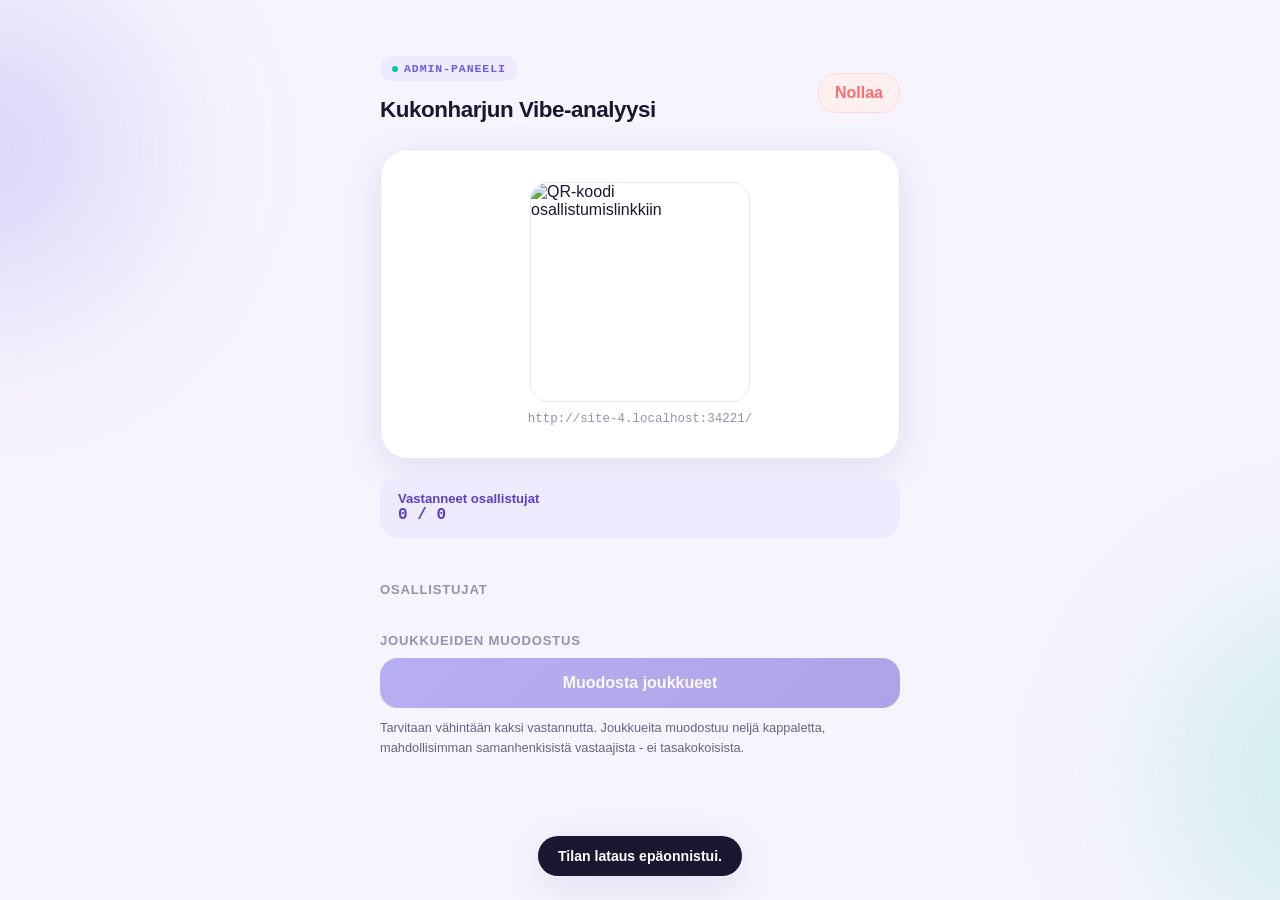
==== static/admin.html @ 71a7b1b1 "Lisää Kukonharjun Psykologinen Vibe-analyysi v4.2 Yhden sivun mobile-first web-sovellus mökki-iltaan" ====
<!DOCTYPE html>
<html lang="fi">
<head>
<meta charset="UTF-8" />
<meta name="viewport" content="width=device-width, initial-scale=1.0" />
<meta name="robots" content="noindex, nofollow" />
<link rel="icon" href="data:image/svg+xml,%3Csvg xmlns='http://www.w3.org/2000/svg' viewBox='0 0 100 100'%3E%3Ctext y='.9em' font-size='90'%3E%F0%9F%94%92%3C/text%3E%3C/svg%3E" />
<title>Admin · Kukonharjun Vibe-analyysi</title>
<link rel="stylesheet" href="/static/css/style.css" />
</head>
<body>
<div id="app">

  <section class="view active" id="view-admin-main">
    <div class="admin-header">
      <div>
        <div class="eyebrow"><span class="dot"></span> Admin-paneeli</div>
        <h2>Kukonharjun Vibe-analyysi</h2>
      </div>
      <button class="btn btn-danger" id="btn-reset" style="width:auto;padding:10px 16px;">Nollaa</button>
    </div>

    <div class="card qr-box">
      <img id="qr-image" alt="QR-koodi osallistumislinkkiin" />
      <div class="admin-url-hint" id="participant-url">-</div>
    </div>

    <div class="metric-card">
      <div>
        <div class="metric-label">Vastanneet osallistujat</div>
        <div class="metric-value" id="admin-counter">0 / 0</div>
      </div>
    </div>

    <div class="section-title">Osallistujat</div>
    <ul class="participant-list" id="participant-list"></ul>

    <div class="section-title">Joukkueiden muodostus</div>
    <button class="btn btn-primary" id="btn-form-teams" disabled>Muodosta joukkueet</button>
    <p style="font-size:0.8rem;margin-top:10px;">
      Tarvitaan vähintään kaksi vastannutta. Joukkueita muodostuu neljä kappaletta,
      mahdollisimman samanhenkisistä vastaajista - ei tasakokoisista.
    </p>
  </section>

  <section class="view" id="view-admin-calculating">
    <div class="center-col" id="admin-calc-container"></div>
  </section>

  <section class="view" id="view-admin-results">
    <div class="admin-header">
      <div class="eyebrow"><span class="dot"></span> Joukkueet muodostettu</div>
      <button class="btn btn-ghost" id="btn-back-to-admin" style="width:auto;padding:10px 16px;">&larr; Hallintaan</button>
    </div>
    <div id="admin-results-container"></div>
  </section>

</div>

<div class="toast" id="toast"></div>

<script src="/static/js/teams-reveal.js"></script>
<script src="/static/js/admin.js"></script>
</body>
</html>
---- static/css/style.css ----
/* ==========================================================================
   Kukonharjun Psykologinen Vibe-analyysi v4.2
   Tyylitiedosto - mobile first, ei ulkoisia riippuvuuksia (toimii ilman nettia).
   ========================================================================== */

:root {
  --color-bg: #f6f4fd;
  --color-bg-solid: #ffffff;
  --color-text: #1c1730;
  --color-text-soft: #6b6480;
  --color-text-faint: #9791ab;
  --color-primary: #6c5ce7;
  --color-primary-dark: #5541c9;
  --color-primary-soft: #efebfe;
  --color-accent: #00c9a7;
  --color-accent-soft: #e2faf4;
  --color-danger: #ff6b6b;
  --color-card: #ffffff;
  --color-border: #eae6f7;
  --shadow-soft: 0 10px 40px rgba(76, 58, 168, 0.12);
  --shadow-button: 0 8px 20px rgba(108, 92, 231, 0.35);
  --radius-lg: 28px;
  --radius-md: 18px;
  --radius-sm: 12px;
  --font-sans: -apple-system, BlinkMacSystemFont, "Segoe UI", Roboto, Oxygen, Ubuntu, Cantarell, "Helvetica Neue", Arial, sans-serif;
  --font-mono: ui-monospace, SFMono-Regular, Menlo, Consolas, "Liberation Mono", monospace;
  --safe-top: env(safe-area-inset-top, 0px);
  --safe-bottom: env(safe-area-inset-bottom, 0px);
}

* {
  box-sizing: border-box;
}

html,
body {
  margin: 0;
  padding: 0;
}

body {
  font-family: var(--font-sans);
  background: var(--color-bg);
  color: var(--color-text);
  min-height: 100vh;
  -webkit-font-smoothing: antialiased;
  overflow-x: hidden;
}

/* Pehmeat, hieman sumeat taustapallot - antaa "moderni tekoalytuote" -fiiliksen. */
body::before,
body::after {
  content: "";
  position: fixed;
  border-radius: 50%;
  filter: blur(60px);
  z-index: 0;
  pointer-events: none;
}

body::before {
  width: 60vw;
  height: 60vw;
  max-width: 480px;
  max-height: 480px;
  top: -10%;
  left: -20%;
  background: radial-gradient(circle, rgba(108, 92, 231, 0.25), transparent 70%);
}

body::after {
  width: 70vw;
  height: 70vw;
  max-width: 520px;
  max-height: 520px;
  bottom: -15%;
  right: -25%;
  background: radial-gradient(circle, rgba(0, 201, 167, 0.2), transparent 70%);
}

#app {
  position: relative;
  z-index: 1;
  min-height: 100vh;
  display: flex;
  flex-direction: column;
}

.view {
  display: none;
  flex: 1;
  flex-direction: column;
  padding: calc(28px + var(--safe-top)) 20px calc(28px + var(--safe-bottom));
  max-width: 560px;
  width: 100%;
  margin: 0 auto;
  animation: fade-in-up 0.45s ease both;
}

.view.active {
  display: flex;
}

@keyframes fade-in-up {
  from {
    opacity: 0;
    transform: translateY(14px);
  }
  to {
    opacity: 1;
    transform: translateY(0);
  }
}

/* --------------------------------------------------------------------------
   Tyypografia
   -------------------------------------------------------------------------- */

h1,
h2,
h3 {
  line-height: 1.15;
  margin: 0 0 8px;
  letter-spacing: -0.02em;
}

h1 {
  font-size: 1.9rem;
  font-weight: 800;
}

h2 {
  font-size: 1.4rem;
  font-weight: 750;
}

p {
  line-height: 1.55;
  color: var(--color-text-soft);
  margin: 0 0 16px;
}

.eyebrow {
  display: inline-flex;
  align-items: center;
  gap: 6px;
  font-family: var(--font-mono);
  font-size: 0.72rem;
  font-weight: 600;
  letter-spacing: 0.08em;
  text-transform: uppercase;
  color: var(--color-primary);
  background: var(--color-primary-soft);
  padding: 6px 12px;
  border-radius: 999px;
  width: fit-content;
  margin-bottom: 16px;
}

.eyebrow .dot {
  width: 6px;
  height: 6px;
  border-radius: 50%;
  background: var(--color-accent);
  animation: pulse-dot 1.6s ease-in-out infinite;
}

@keyframes pulse-dot {
  0%, 100% { opacity: 1; transform: scale(1); }
  50% { opacity: 0.4; transform: scale(0.7); }
}

/* --------------------------------------------------------------------------
   Layout-apuluokat
   -------------------------------------------------------------------------- */

.spacer {
  flex: 1;
}

.center-col {
  display: flex;
  flex-direction: column;
  align-items: center;
  text-align: center;
  justify-content: center;
  flex: 1;
}

.stack {
  display: flex;
  flex-direction: column;
  gap: 12px;
}

/* --------------------------------------------------------------------------
   Kortit
   -------------------------------------------------------------------------- */

.card {
  background: var(--color-card);
  border-radius: var(--radius-lg);
  box-shadow: var(--shadow-soft);
  border: 1px solid var(--color-border);
  padding: 24px;
}

.metric-card {
  display: flex;
  align-items: center;
  justify-content: space-between;
  background: var(--color-primary-soft);
  border-radius: var(--radius-md);
  padding: 14px 18px;
  margin: 18px 0;
}

.metric-card .metric-label {
  font-size: 0.82rem;
  color: var(--color-primary-dark);
  font-weight: 600;
}

.metric-card .metric-value {
  font-family: var(--font-mono);
  font-weight: 700;
  color: var(--color-primary-dark);
  font-size: 1rem;
}

.metric-bar-track {
  height: 6px;
  border-radius: 999px;
  background: rgba(108, 92, 231, 0.15);
  overflow: hidden;
  margin-top: 8px;
}

.metric-bar-fill {
  height: 100%;
  background: linear-gradient(90deg, var(--color-primary), var(--color-accent));
  border-radius: 999px;
  transition: width 1.2s cubic-bezier(0.22, 1, 0.36, 1);
}

/* --------------------------------------------------------------------------
   Napit ja lomakekentat
   -------------------------------------------------------------------------- */

button {
  font-family: inherit;
}

.btn {
  appearance: none;
  border: none;
  cursor: pointer;
  border-radius: var(--radius-md);
  padding: 16px 24px;
  font-size: 1rem;
  font-weight: 700;
  transition: transform 0.15s ease, box-shadow 0.15s ease, opacity 0.15s ease;
  width: 100%;
}

.btn:active {
  transform: scale(0.97);
}

.btn-primary {
  background: linear-gradient(135deg, var(--color-primary), var(--color-primary-dark));
  color: #fff;
  box-shadow: var(--shadow-button);
}

.btn-primary:hover {
  box-shadow: 0 10px 26px rgba(108, 92, 231, 0.45);
}

.btn-primary:disabled {
  opacity: 0.45;
  box-shadow: none;
  cursor: not-allowed;
  transform: none;
}

.btn-ghost {
  background: transparent;
  color: var(--color-text-soft);
  border: 1px solid var(--color-border);
}

.btn-danger {
  background: #fff0f0;
  color: var(--color-danger);
  border: 1px solid #ffd9d9;
}

.text-input {
  width: 100%;
  font-size: 1.1rem;
  padding: 16px 18px;
  border-radius: var(--radius-md);
  border: 2px solid var(--color-border);
  background: var(--color-bg-solid);
  color: var(--color-text);
  outline: none;
  transition: border-color 0.15s ease;
}

.text-input:focus {
  border-color: var(--color-primary);
}

/* --------------------------------------------------------------------------
   Aloitussivu
   -------------------------------------------------------------------------- */

.logo-mark {
  font-size: 2.4rem;
  margin-bottom: 6px;
}

.accuracy-row {
  display: flex;
  align-items: center;
  gap: 10px;
  font-family: var(--font-mono);
  font-size: 0.85rem;
  color: var(--color-accent);
  font-weight: 700;
  margin-top: 4px;
}

.fine-print {
  font-family: var(--font-mono);
  font-size: 0.72rem;
  color: var(--color-text-faint);
  text-align: center;
  margin-top: 24px;
  line-height: 1.6;
}

/* --------------------------------------------------------------------------
   Kysymyssivu (survey)
   -------------------------------------------------------------------------- */

.progress-track {
  height: 8px;
  border-radius: 999px;
  background: var(--color-primary-soft);
  overflow: hidden;
  margin-bottom: 22px;
}

.progress-fill {
  height: 100%;
  background: linear-gradient(90deg, var(--color-primary), var(--color-accent));
  border-radius: 999px;
  transition: width 0.35s cubic-bezier(0.22, 1, 0.36, 1);
}

.question-counter {
  font-family: var(--font-mono);
  font-size: 0.78rem;
  color: var(--color-text-faint);
  font-weight: 600;
  margin-bottom: 6px;
}

.question-text {
  font-size: 1.5rem;
  font-weight: 750;
  margin-bottom: 24px;
  min-height: 2.4em;
}

.option-list {
  display: flex;
  flex-direction: column;
  gap: 12px;
}

.option-btn {
  text-align: left;
  background: var(--color-card);
  border: 2px solid var(--color-border);
  border-radius: var(--radius-md);
  padding: 16px 18px;
  font-size: 1rem;
  font-weight: 600;
  color: var(--color-text);
  cursor: pointer;
  transition: border-color 0.15s ease, background 0.15s ease, transform 0.1s ease;
}

.option-btn:hover {
  border-color: var(--color-primary);
}

.option-btn:active {
  transform: scale(0.98);
}

.option-btn.selected {
  border-color: var(--color-primary);
  background: var(--color-primary-soft);
  color: var(--color-primary-dark);
}

.survey-nav {
  display: flex;
  justify-content: space-between;
  align-items: center;
  margin-top: 20px;
}

.back-link {
  background: none;
  border: none;
  color: var(--color-text-faint);
  font-size: 0.9rem;
  font-weight: 600;
  cursor: pointer;
  padding: 8px;
}

.back-link:disabled {
  visibility: hidden;
}

/* --------------------------------------------------------------------------
   Odotussivu
   -------------------------------------------------------------------------- */

.big-counter {
  font-family: var(--font-mono);
  font-size: 3.4rem;
  font-weight: 800;
  background: linear-gradient(135deg, var(--color-primary), var(--color-accent));
  -webkit-background-clip: text;
  background-clip: text;
  color: transparent;
  margin: 8px 0 4px;
}

.spinner-ring {
  width: 44px;
  height: 44px;
  border-radius: 50%;
  border: 4px solid var(--color-primary-soft);
  border-top-color: var(--color-primary);
  animation: spin 0.9s linear infinite;
  margin: 18px auto;
}

@keyframes spin {
  to { transform: rotate(360deg); }
}

/* --------------------------------------------------------------------------
   Laskentanakyma (fake-analyysianimaatio)
   -------------------------------------------------------------------------- */

.calc-line {
  font-family: var(--font-mono);
  font-size: 1.05rem;
  font-weight: 600;
  color: var(--color-text);
  opacity: 0;
  transform: translateY(8px);
  transition: opacity 0.5s ease, transform 0.5s ease;
  text-align: center;
}

.calc-line.visible {
  opacity: 1;
  transform: translateY(0);
}

.calc-line.done {
  color: var(--color-accent);
}

.calc-dots {
  display: flex;
  gap: 8px;
  margin-top: 28px;
}

.calc-dots span {
  width: 8px;
  height: 8px;
  border-radius: 50%;
  background: var(--color-primary-soft);
  animation: calc-bounce 1.2s ease-in-out infinite;
}

.calc-dots span:nth-child(2) { animation-delay: 0.15s; }
.calc-dots span:nth-child(3) { animation-delay: 0.3s; }

@keyframes calc-bounce {
  0%, 100% { transform: translateY(0); background: var(--color-primary-soft); }
  50% { transform: translateY(-6px); background: var(--color-primary); }
}

/* --------------------------------------------------------------------------
   Tulossivu (joukkuekortit)
   -------------------------------------------------------------------------- */

.team-card {
  background: var(--color-card);
  border-radius: var(--radius-lg);
  box-shadow: var(--shadow-soft);
  border: 1px solid var(--color-border);
  padding: 32px 24px;
  text-align: center;
  animation: team-pop 0.55s cubic-bezier(0.22, 1, 0.36, 1) both;
}

@keyframes team-pop {
  from { opacity: 0; transform: scale(0.9) translateY(16px); }
  to { opacity: 1; transform: scale(1) translateY(0); }
}

.team-emoji {
  font-size: 2.6rem;
  display: block;
  margin-bottom: 6px;
  animation: team-emoji-float 3s ease-in-out infinite;
}

@keyframes team-emoji-float {
  0%, 100% { transform: translateY(0) rotate(0deg); }
  50% { transform: translateY(-6px) rotate(-4deg); }
}

.team-label {
  font-family: var(--font-mono);
  font-size: 0.78rem;
  letter-spacing: 0.1em;
  color: var(--color-text-faint);
  text-transform: uppercase;
  font-weight: 700;
}

.team-name {
  font-size: 1.7rem;
  font-weight: 800;
  margin: 4px 0 16px;
  background: linear-gradient(135deg, var(--color-primary), var(--color-primary-dark));
  -webkit-background-clip: text;
  background-clip: text;
  color: transparent;
}

.team-members {
  display: flex;
  flex-wrap: wrap;
  gap: 8px;
  justify-content: center;
  margin-bottom: 22px;
}

.member-chip {
  background: var(--color-primary-soft);
  color: var(--color-primary-dark);
  font-weight: 700;
  font-size: 0.9rem;
  padding: 7px 14px;
  border-radius: 999px;
}

.reasons-heading {
  font-size: 1rem;
  font-weight: 750;
  margin-bottom: 10px;
  text-align: left;
}

.reasons-list {
  list-style: none;
  padding: 0;
  margin: 0 0 20px;
  text-align: left;
  display: flex;
  flex-direction: column;
  gap: 9px;
}

.reasons-list li {
  font-size: 0.92rem;
  color: var(--color-text-soft);
  padding-left: 22px;
  position: relative;
  line-height: 1.45;
}

.reasons-list li::before {
  content: "•";
  position: absolute;
  left: 4px;
  color: var(--color-accent);
  font-weight: 800;
}

.diagnosis-box {
  background: var(--color-accent-soft);
  border-radius: var(--radius-sm);
  padding: 14px 16px;
  font-size: 0.88rem;
  font-style: italic;
  color: #067a63;
  text-align: left;
  line-height: 1.5;
}

.reveal-nav {
  display: flex;
  flex-direction: column;
  align-items: center;
  gap: 14px;
  margin-top: 22px;
}

.reveal-dots {
  display: flex;
  gap: 8px;
}

.reveal-dots span {
  width: 8px;
  height: 8px;
  border-radius: 50%;
  background: var(--color-border);
  transition: background 0.2s ease, transform 0.2s ease;
}

.reveal-dots span.active {
  background: var(--color-primary);
  transform: scale(1.3);
}

.finale-emoji {
  font-size: 3rem;
  margin-bottom: 10px;
}

/* --------------------------------------------------------------------------
   Admin-sivu
   -------------------------------------------------------------------------- */

.admin-header {
  display: flex;
  align-items: center;
  justify-content: space-between;
  margin-bottom: 18px;
}

.participant-list {
  list-style: none;
  padding: 0;
  margin: 0;
  display: flex;
  flex-direction: column;
  gap: 8px;
  max-height: 340px;
  overflow-y: auto;
}

.participant-list li {
  display: flex;
  align-items: center;
  justify-content: space-between;
  padding: 10px 14px;
  border-radius: var(--radius-sm);
  background: var(--color-bg);
  font-weight: 600;
  font-size: 0.94rem;
}

.status-pill {
  font-family: var(--font-mono);
  font-size: 0.72rem;
  font-weight: 700;
  padding: 4px 10px;
  border-radius: 999px;
}

.status-pill.waiting {
  background: #fff4e0;
  color: #b5750b;
}

.status-pill.done {
  background: var(--color-accent-soft);
  color: #067a63;
}

.qr-box {
  display: flex;
  flex-direction: column;
  align-items: center;
  gap: 10px;
  padding: 20px;
}

.qr-box img {
  width: 220px;
  height: 220px;
  border-radius: var(--radius-md);
  border: 1px solid var(--color-border);
  background: #fff;
}

.admin-url-hint {
  font-family: var(--font-mono);
  font-size: 0.78rem;
  color: var(--color-text-faint);
  word-break: break-all;
  text-align: center;
}

.section-title {
  font-size: 0.82rem;
  font-weight: 700;
  text-transform: uppercase;
  letter-spacing: 0.06em;
  color: var(--color-text-faint);
  margin: 26px 0 10px;
}

.section-title:first-child {
  margin-top: 0;
}

/* --------------------------------------------------------------------------
   Toast-ilmoitus (kevyt virheviesti)
   -------------------------------------------------------------------------- */

.toast {
  position: fixed;
  left: 50%;
  bottom: calc(24px + var(--safe-bottom));
  transform: translateX(-50%) translateY(20px);
  opacity: 0;
  visibility: hidden;
  pointer-events: none;
  background: var(--color-text);
  color: #fff;
  padding: 12px 20px;
  border-radius: 999px;
  font-size: 0.88rem;
  font-weight: 600;
  box-shadow: var(--shadow-soft);
  z-index: 50;
  transition: transform 0.3s cubic-bezier(0.22, 1, 0.36, 1), opacity 0.3s ease, visibility 0.3s;
  max-width: 90vw;
  text-align: center;
}

.toast.visible {
  transform: translateX(-50%) translateY(0);
  opacity: 1;
  visibility: visible;
}

/* --------------------------------------------------------------------------
   Isommat naytot
   -------------------------------------------------------------------------- */

@media (min-width: 640px) {
  .view {
    padding-top: calc(56px + var(--safe-top));
  }

  h1 {
    font-size: 2.3rem;
  }

  .big-counter {
    font-size: 4rem;
  }

  .card {
    padding: 32px;
  }
}
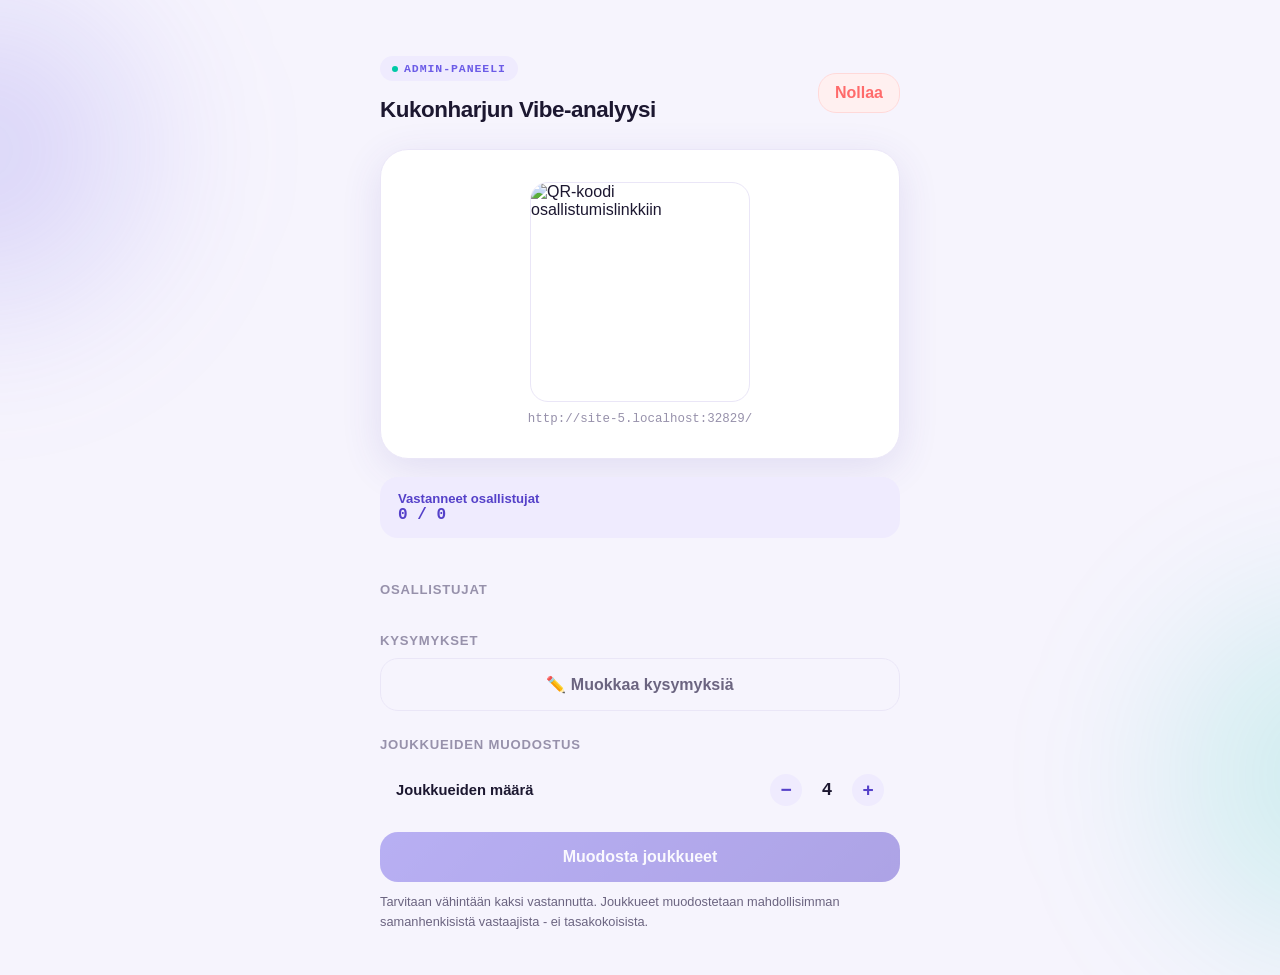
==== commit 3f095ac3: "Korjaa palautteen mukaiset viisi ongelmaa pelatun illan jäljiltä 1. Joukkuenimistä puuttui ääkköset " ====
--- a/static/admin.html
+++ b/static/admin.html
@@ -35,10 +35,21 @@
     <div class="section-title">Osallistujat</div>
     <ul class="participant-list" id="participant-list"></ul>
 
+    <div class="section-title">Kysymykset</div>
+    <button class="btn btn-ghost" id="btn-open-questions">✏️ Muokkaa kysymyksiä</button>
+
     <div class="section-title">Joukkueiden muodostus</div>
+    <div class="team-count-row">
+      <span class="team-count-label">Joukkueiden määrä</span>
+      <div class="team-count-stepper">
+        <button class="stepper-btn" id="btn-team-count-minus" type="button">&minus;</button>
+        <span class="team-count-value" id="team-count-value">4</span>
+        <button class="stepper-btn" id="btn-team-count-plus" type="button">+</button>
+      </div>
+    </div>
     <button class="btn btn-primary" id="btn-form-teams" disabled>Muodosta joukkueet</button>
     <p style="font-size:0.8rem;margin-top:10px;">
-      Tarvitaan vähintään kaksi vastannutta. Joukkueita muodostuu neljä kappaletta,
+      Tarvitaan vähintään kaksi vastannutta. Joukkueet muodostetaan
       mahdollisimman samanhenkisistä vastaajista - ei tasakokoisista.
     </p>
   </section>
@@ -55,6 +66,33 @@
     <div id="admin-results-container"></div>
   </section>
 
+  <section class="view" id="view-admin-questions">
+    <div class="admin-header">
+      <div class="eyebrow"><span class="dot"></span> Kysymyspankki</div>
+      <button class="btn btn-ghost" id="btn-questions-back" style="width:auto;padding:10px 16px;">&larr; Hallintaan</button>
+    </div>
+    <p style="font-size:0.82rem;">
+      Muokkaa, poista tai lisää kysymyksiä vapaasti. Muutokset tallentuvat vasta
+      kun painat "Tallenna muutokset". Kysymysten muokkaaminen kesken kyselyn
+      voi sekoittaa jo annettuja vastauksia - tee muutokset mieluiten ennen
+      kuin kaverit alkavat vastata.
+    </p>
+
+    <div id="questions-list"></div>
+
+    <button class="btn btn-ghost" id="btn-add-question" type="button" style="margin-top:6px;">+ Lisää kysymys</button>
+
+    <div class="questions-actions">
+      <button class="btn btn-primary" id="btn-save-questions">Tallenna muutokset</button>
+      <div class="questions-secondary-actions">
+        <button class="btn btn-ghost" id="btn-export-questions" type="button">Lataa varmuuskopio</button>
+        <button class="btn btn-ghost" id="btn-import-questions" type="button">Tuo tiedostosta</button>
+        <button class="btn btn-ghost" id="btn-reset-questions" type="button">Palauta oletukset</button>
+      </div>
+      <input type="file" id="file-import-questions" accept="application/json" style="display:none;" />
+    </div>
+  </section>
+
 </div>
 
 <div class="toast" id="toast"></div>
--- a/static/css/style.css
+++ b/static/css/style.css
@@ -734,6 +734,62 @@
   margin-top: 0;
 }
 
+.team-count-row {
+  display: flex;
+  align-items: center;
+  justify-content: space-between;
+  background: var(--color-bg);
+  border-radius: var(--radius-sm);
+  padding: 12px 16px;
+  margin-bottom: 14px;
+}
+
+.team-count-label {
+  font-weight: 600;
+  font-size: 0.92rem;
+}
+
+.team-count-stepper {
+  display: flex;
+  align-items: center;
+  gap: 14px;
+}
+
+.stepper-btn {
+  width: 32px;
+  height: 32px;
+  border-radius: 50%;
+  border: none;
+  background: var(--color-primary-soft);
+  color: var(--color-primary-dark);
+  font-size: 1.2rem;
+  font-weight: 700;
+  line-height: 1;
+  cursor: pointer;
+  display: flex;
+  align-items: center;
+  justify-content: center;
+  transition: transform 0.1s ease;
+}
+
+.stepper-btn:active {
+  transform: scale(0.9);
+}
+
+.stepper-btn:disabled {
+  opacity: 0.4;
+  cursor: not-allowed;
+  transform: none;
+}
+
+.team-count-value {
+  font-family: var(--font-mono);
+  font-weight: 700;
+  font-size: 1.1rem;
+  min-width: 22px;
+  text-align: center;
+}
+
 /* --------------------------------------------------------------------------
    Toast-ilmoitus (kevyt virheviesti)
    -------------------------------------------------------------------------- */
@@ -766,6 +822,87 @@
 }
 
 /* --------------------------------------------------------------------------
+   Kysymyspankin muokkaus
+   -------------------------------------------------------------------------- */
+
+.question-card {
+  background: var(--color-card);
+  border: 1px solid var(--color-border);
+  border-radius: var(--radius-md);
+  padding: 16px;
+  margin-bottom: 14px;
+}
+
+.question-card-header {
+  display: flex;
+  align-items: center;
+  justify-content: space-between;
+  margin-bottom: 10px;
+}
+
+.question-card-number {
+  font-family: var(--font-mono);
+  font-size: 0.72rem;
+  font-weight: 700;
+  letter-spacing: 0.06em;
+  text-transform: uppercase;
+  color: var(--color-text-faint);
+}
+
+.question-delete-btn {
+  background: none;
+  border: none;
+  font-size: 1.1rem;
+  cursor: pointer;
+  padding: 4px 6px;
+  border-radius: var(--radius-sm);
+  line-height: 1;
+}
+
+.question-delete-btn:hover {
+  background: #fff0f0;
+}
+
+.question-text-input {
+  font-weight: 700;
+  margin-bottom: 10px;
+  padding: 12px 14px;
+  font-size: 0.98rem;
+}
+
+.option-edit-list {
+  display: flex;
+  flex-direction: column;
+  gap: 8px;
+}
+
+.option-edit-input {
+  padding: 10px 14px;
+  font-size: 0.9rem;
+  border-radius: var(--radius-sm);
+}
+
+.questions-actions {
+  margin-top: 20px;
+  display: flex;
+  flex-direction: column;
+  gap: 10px;
+}
+
+.questions-secondary-actions {
+  display: flex;
+  flex-wrap: wrap;
+  gap: 8px;
+}
+
+.questions-secondary-actions .btn {
+  width: auto;
+  flex: 1 1 auto;
+  padding: 10px 12px;
+  font-size: 0.82rem;
+}
+
+/* --------------------------------------------------------------------------
    Isommat naytot
    -------------------------------------------------------------------------- */
 
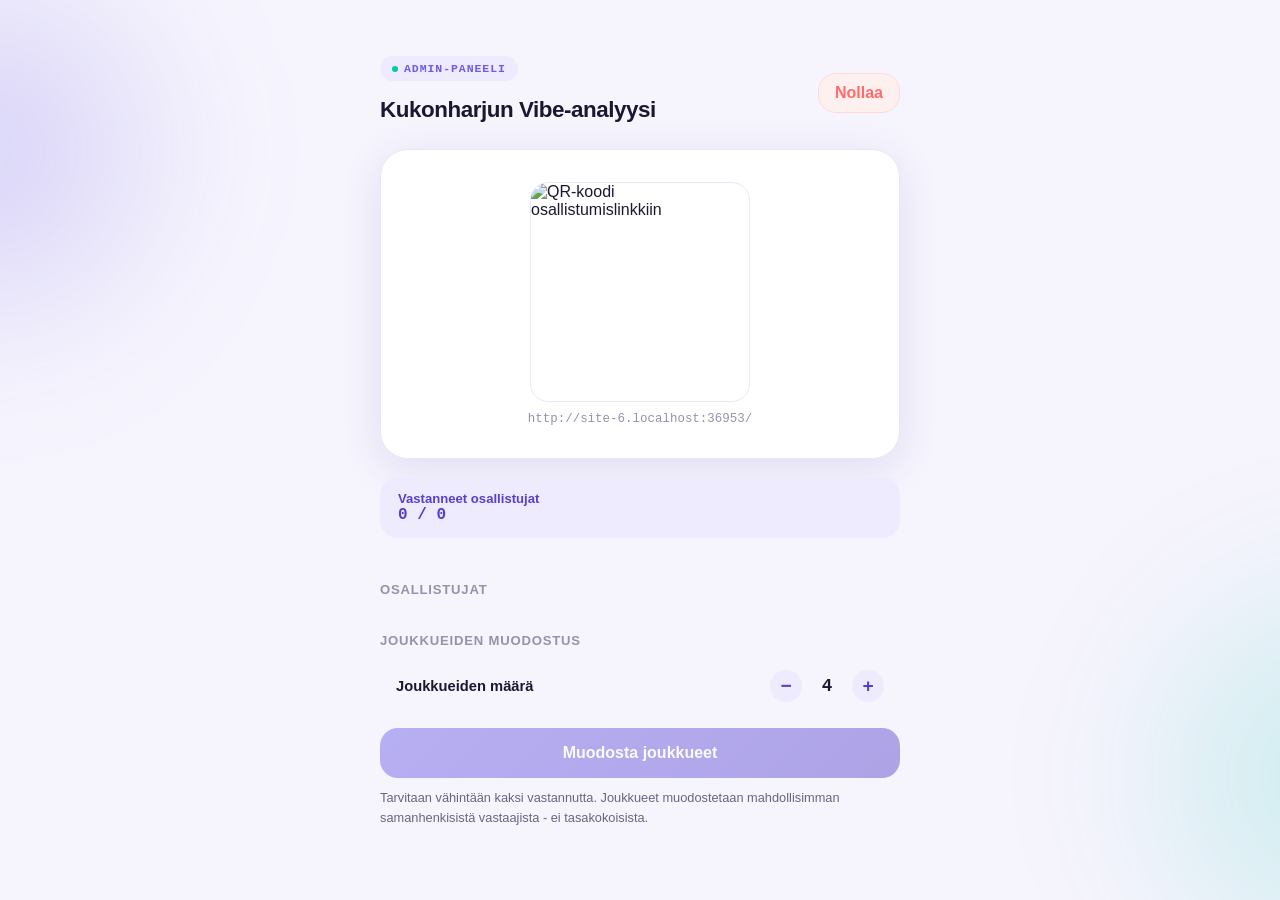
==== commit 89ebd98e: "Vaihda kysymyspankki uuteen 15 kysymyksen settiin, poista muokkausominaisuus Uusi lopullinen kysymys" ====
--- a/static/admin.html
+++ b/static/admin.html
@@ -35,9 +35,6 @@
     <div class="section-title">Osallistujat</div>
     <ul class="participant-list" id="participant-list"></ul>
 
-    <div class="section-title">Kysymykset</div>
-    <button class="btn btn-ghost" id="btn-open-questions">✏️ Muokkaa kysymyksiä</button>
-
     <div class="section-title">Joukkueiden muodostus</div>
     <div class="team-count-row">
       <span class="team-count-label">Joukkueiden määrä</span>
@@ -66,33 +63,6 @@
     <div id="admin-results-container"></div>
   </section>
 
-  <section class="view" id="view-admin-questions">
-    <div class="admin-header">
-      <div class="eyebrow"><span class="dot"></span> Kysymyspankki</div>
-      <button class="btn btn-ghost" id="btn-questions-back" style="width:auto;padding:10px 16px;">&larr; Hallintaan</button>
-    </div>
-    <p style="font-size:0.82rem;">
-      Muokkaa, poista tai lisää kysymyksiä vapaasti. Muutokset tallentuvat vasta
-      kun painat "Tallenna muutokset". Kysymysten muokkaaminen kesken kyselyn
-      voi sekoittaa jo annettuja vastauksia - tee muutokset mieluiten ennen
-      kuin kaverit alkavat vastata.
-    </p>
-
-    <div id="questions-list"></div>
-
-    <button class="btn btn-ghost" id="btn-add-question" type="button" style="margin-top:6px;">+ Lisää kysymys</button>
-
-    <div class="questions-actions">
-      <button class="btn btn-primary" id="btn-save-questions">Tallenna muutokset</button>
-      <div class="questions-secondary-actions">
-        <button class="btn btn-ghost" id="btn-export-questions" type="button">Lataa varmuuskopio</button>
-        <button class="btn btn-ghost" id="btn-import-questions" type="button">Tuo tiedostosta</button>
-        <button class="btn btn-ghost" id="btn-reset-questions" type="button">Palauta oletukset</button>
-      </div>
-      <input type="file" id="file-import-questions" accept="application/json" style="display:none;" />
-    </div>
-  </section>
-
 </div>
 
 <div class="toast" id="toast"></div>
--- a/static/css/style.css
+++ b/static/css/style.css
@@ -822,87 +822,6 @@
 }
 
 /* --------------------------------------------------------------------------
-   Kysymyspankin muokkaus
-   -------------------------------------------------------------------------- */
-
-.question-card {
-  background: var(--color-card);
-  border: 1px solid var(--color-border);
-  border-radius: var(--radius-md);
-  padding: 16px;
-  margin-bottom: 14px;
-}
-
-.question-card-header {
-  display: flex;
-  align-items: center;
-  justify-content: space-between;
-  margin-bottom: 10px;
-}
-
-.question-card-number {
-  font-family: var(--font-mono);
-  font-size: 0.72rem;
-  font-weight: 700;
-  letter-spacing: 0.06em;
-  text-transform: uppercase;
-  color: var(--color-text-faint);
-}
-
-.question-delete-btn {
-  background: none;
-  border: none;
-  font-size: 1.1rem;
-  cursor: pointer;
-  padding: 4px 6px;
-  border-radius: var(--radius-sm);
-  line-height: 1;
-}
-
-.question-delete-btn:hover {
-  background: #fff0f0;
-}
-
-.question-text-input {
-  font-weight: 700;
-  margin-bottom: 10px;
-  padding: 12px 14px;
-  font-size: 0.98rem;
-}
-
-.option-edit-list {
-  display: flex;
-  flex-direction: column;
-  gap: 8px;
-}
-
-.option-edit-input {
-  padding: 10px 14px;
-  font-size: 0.9rem;
-  border-radius: var(--radius-sm);
-}
-
-.questions-actions {
-  margin-top: 20px;
-  display: flex;
-  flex-direction: column;
-  gap: 10px;
-}
-
-.questions-secondary-actions {
-  display: flex;
-  flex-wrap: wrap;
-  gap: 8px;
-}
-
-.questions-secondary-actions .btn {
-  width: auto;
-  flex: 1 1 auto;
-  padding: 10px 12px;
-  font-size: 0.82rem;
-}
-
-/* --------------------------------------------------------------------------
    Isommat naytot
    -------------------------------------------------------------------------- */
 
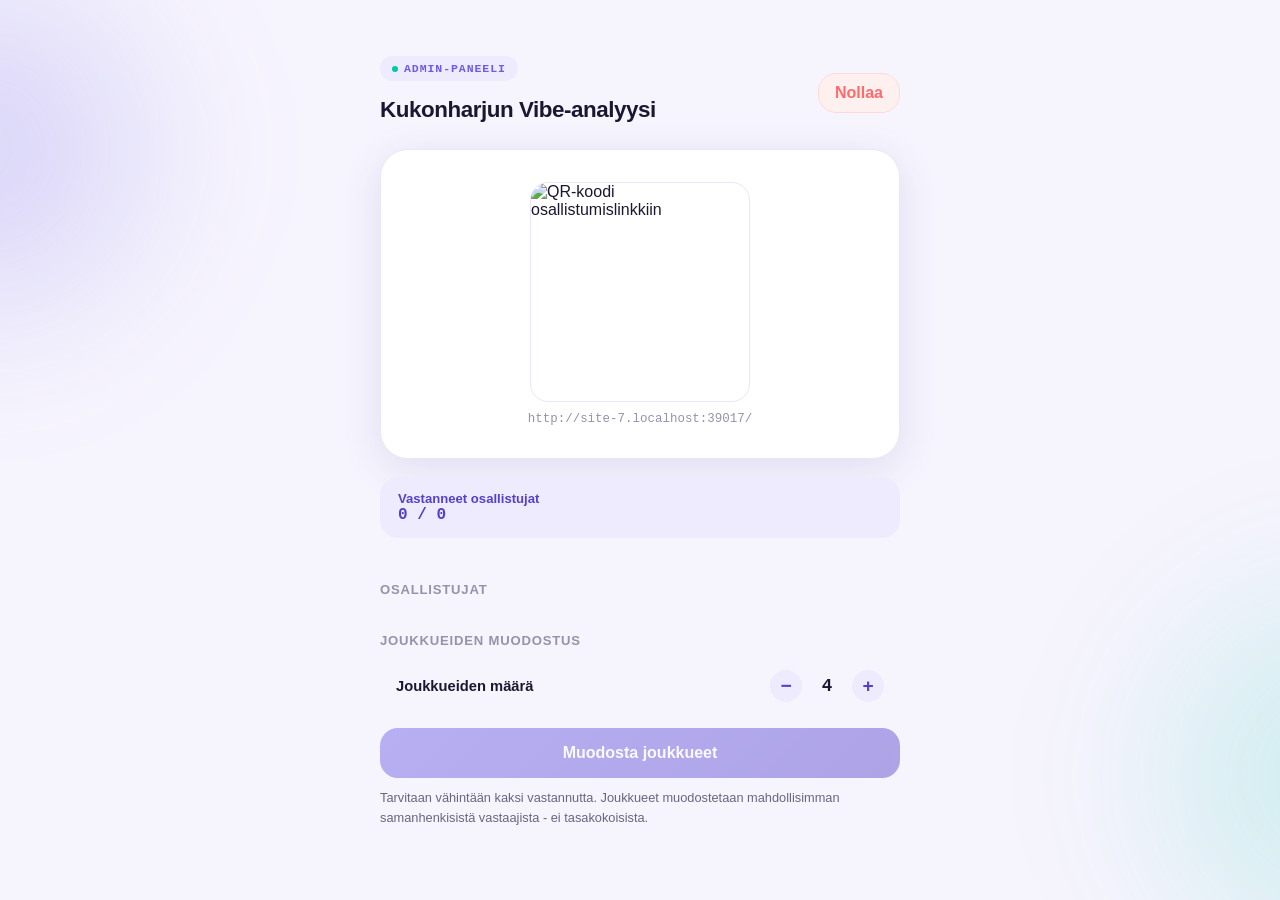
==== commit 4cca8a89: "Lisää tumma "oraakkeli"-teema laskenta- ja tulosnäytölle + hehkuva yhteensopivuusrengas Laskenta-ani" ====
--- a/static/admin.html
+++ b/static/admin.html
@@ -4,6 +4,7 @@
 <meta charset="UTF-8" />
 <meta name="viewport" content="width=device-width, initial-scale=1.0" />
 <meta name="robots" content="noindex, nofollow" />
+<meta name="theme-color" content="#6c5ce7" id="meta-theme-color" />
 <link rel="icon" href="data:image/svg+xml,%3Csvg xmlns='http://www.w3.org/2000/svg' viewBox='0 0 100 100'%3E%3Ctext y='.9em' font-size='90'%3E%F0%9F%94%92%3C/text%3E%3C/svg%3E" />
 <title>Admin · Kukonharjun Vibe-analyysi</title>
 <link rel="stylesheet" href="/static/css/style.css" />
--- a/static/css/style.css
+++ b/static/css/style.css
@@ -17,6 +17,11 @@
   --color-danger: #ff6b6b;
   --color-card: #ffffff;
   --color-border: #eae6f7;
+  --color-diagnosis-ink: #067a63;
+  --color-chip-bg: var(--color-primary-soft);
+  --color-chip-text: var(--color-primary-dark);
+  --color-ring-glow: rgba(108, 92, 231, 0.35);
+  --color-toast-bg: #1c1730;
   --shadow-soft: 0 10px 40px rgba(76, 58, 168, 0.12);
   --shadow-button: 0 8px 20px rgba(108, 92, 231, 0.35);
   --radius-lg: 28px;
@@ -45,6 +50,7 @@
   min-height: 100vh;
   -webkit-font-smoothing: antialiased;
   overflow-x: hidden;
+  transition: background-color 0.6s ease, color 0.6s ease;
 }
 
 /* Pehmeat, hieman sumeat taustapallot - antaa "moderni tekoalytuote" -fiiliksen. */
@@ -56,6 +62,7 @@
   filter: blur(60px);
   z-index: 0;
   pointer-events: none;
+  transition: background 0.6s ease;
 }
 
 body::before {
@@ -76,6 +83,42 @@
   bottom: -15%;
   right: -25%;
   background: radial-gradient(circle, rgba(0, 201, 167, 0.2), transparent 70%);
+}
+
+/* --------------------------------------------------------------------------
+   "Oraakkeli"-tila - tummempi, mystisempi teema laskenta- ja tulosnaytolle.
+   Sama rakenne, samat komponentit ja muodot kuin muualla sovelluksessa -
+   vain varit ja hehku vaihtuvat paljastushetken ajaksi omaksi CSS-muuttuja-
+   joukokseen kytkettyna, jotta sovellus ei ala tuntua kahdelta eri tuotteelta.
+   -------------------------------------------------------------------------- */
+
+body.theme-oracle {
+  --color-bg: #0d0b1c;
+  --color-bg-solid: #15122a;
+  --color-text: #f3f0ff;
+  --color-text-soft: #b6aede;
+  --color-text-faint: #8a83ad;
+  --color-primary: #9d8cf7;
+  --color-primary-dark: #6c5ce7;
+  --color-primary-soft: rgba(157, 140, 247, 0.16);
+  --color-accent: #2de2c1;
+  --color-accent-soft: rgba(45, 226, 193, 0.14);
+  --color-card: #171432;
+  --color-border: rgba(157, 140, 247, 0.24);
+  --color-diagnosis-ink: #7cf3d4;
+  --color-chip-bg: rgba(157, 140, 247, 0.22);
+  --color-chip-text: #ece7ff;
+  --color-ring-glow: rgba(157, 140, 247, 0.65);
+  --shadow-soft: 0 20px 60px rgba(0, 0, 0, 0.55), 0 0 50px rgba(108, 92, 231, 0.18);
+  --shadow-button: 0 10px 28px rgba(157, 140, 247, 0.45);
+}
+
+body.theme-oracle::before {
+  background: radial-gradient(circle, rgba(139, 92, 246, 0.4), transparent 70%);
+}
+
+body.theme-oracle::after {
+  background: radial-gradient(circle, rgba(45, 226, 193, 0.3), transparent 70%);
 }
 
 #app {
@@ -563,12 +606,81 @@
 }
 
 .member-chip {
-  background: var(--color-primary-soft);
-  color: var(--color-primary-dark);
+  background: var(--color-chip-bg);
+  color: var(--color-chip-text);
   font-weight: 700;
   font-size: 0.9rem;
   padding: 7px 14px;
   border-radius: 999px;
+}
+
+/* --------------------------------------------------------------------------
+   Yhteensopivuusrengas - joukkuekortin oma "oraakkelin lukema"
+   -------------------------------------------------------------------------- */
+
+.compat-ring {
+  position: relative;
+  width: 136px;
+  height: 136px;
+  margin: 2px auto 24px;
+}
+
+.compat-ring-svg {
+  width: 100%;
+  height: 100%;
+  transform: rotate(-90deg);
+  filter: drop-shadow(0 0 10px var(--color-ring-glow));
+}
+
+.compat-ring-track {
+  fill: none;
+  stroke: var(--color-border);
+  stroke-width: 9;
+}
+
+.compat-ring-fill {
+  fill: none;
+  stroke: var(--color-primary);
+  stroke-width: 9;
+  stroke-linecap: round;
+  transition: stroke-dashoffset 1.1s cubic-bezier(0.22, 1, 0.36, 1);
+}
+
+.compat-ring-label {
+  position: absolute;
+  inset: 0;
+  display: flex;
+  flex-direction: column;
+  align-items: center;
+  justify-content: center;
+}
+
+.compat-ring-number {
+  line-height: 1;
+}
+
+.compat-ring-value {
+  font-family: var(--font-mono);
+  font-size: 1.9rem;
+  font-weight: 800;
+  color: var(--color-text);
+}
+
+.compat-ring-sign {
+  font-family: var(--font-mono);
+  font-size: 1.1rem;
+  font-weight: 700;
+  color: var(--color-text);
+  margin-left: 1px;
+}
+
+.compat-ring-caption {
+  font-family: var(--font-mono);
+  font-size: 0.62rem;
+  letter-spacing: 0.08em;
+  text-transform: uppercase;
+  color: var(--color-text-faint);
+  margin-top: 3px;
 }
 
 .reasons-heading {
@@ -610,7 +722,7 @@
   padding: 14px 16px;
   font-size: 0.88rem;
   font-style: italic;
-  color: #067a63;
+  color: var(--color-diagnosis-ink);
   text-align: left;
   line-height: 1.5;
 }
@@ -641,9 +753,28 @@
   transform: scale(1.3);
 }
 
+.reveal-btn-row {
+  display: flex;
+  gap: 10px;
+  width: 100%;
+  max-width: 400px;
+}
+
+.reveal-btn-row .btn {
+  flex: 1;
+}
+
 .finale-emoji {
   font-size: 3rem;
   margin-bottom: 10px;
+}
+
+.my-team-intro {
+  font-size: 1.05rem;
+  font-weight: 700;
+  text-align: center;
+  color: var(--color-text-soft);
+  margin-bottom: 6px;
 }
 
 /* --------------------------------------------------------------------------
@@ -802,7 +933,7 @@
   opacity: 0;
   visibility: hidden;
   pointer-events: none;
-  background: var(--color-text);
+  background: var(--color-toast-bg);
   color: #fff;
   padding: 12px 20px;
   border-radius: 999px;
